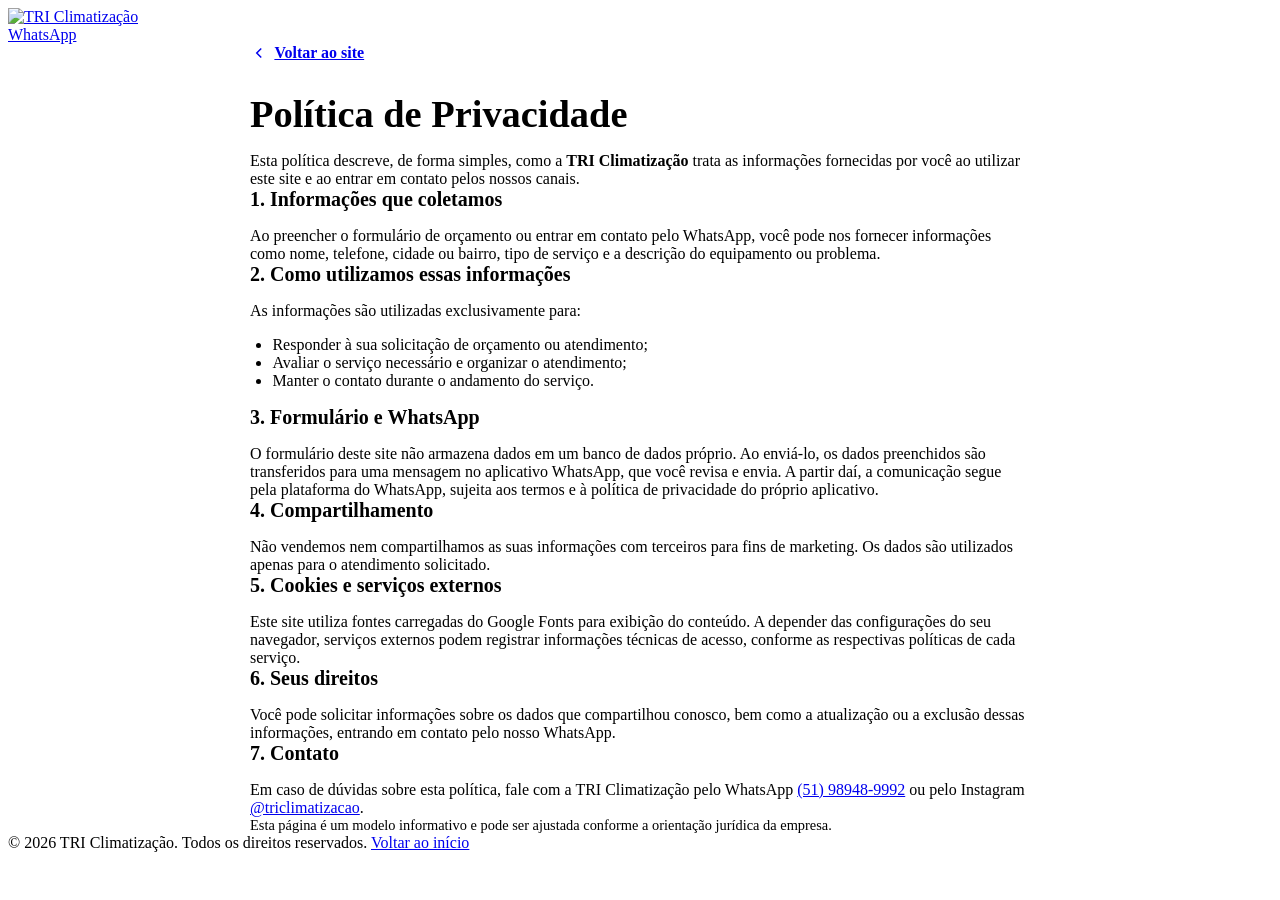
==== politica-de-privacidade.html @ 36aef840 "Add files via upload" ====
<!doctype html>
<html lang="pt-BR">
<head>
<meta charset="utf-8">
<meta name="viewport" content="width=device-width, initial-scale=1">
<title>Política de Privacidade | TRI Climatização</title>
<meta name="description" content="Política de privacidade da TRI Climatização — como tratamos as informações enviadas por meio do site e do WhatsApp.">
<meta name="robots" content="index, follow">
<link rel="canonical" href="https://www.triclimatizacao.com.br/politica-de-privacidade.html">
<link rel="icon" href="assets/favicon.svg" type="image/svg+xml">
<link rel="preconnect" href="https://fonts.googleapis.com">
<link rel="preconnect" href="https://fonts.gstatic.com" crossorigin>
<link rel="stylesheet" href="https://fonts.googleapis.com/css2?family=Archivo:wght@600;700;800&family=Barlow:wght@400;500;600&display=swap">
<link rel="stylesheet" href="css/styles.css">
<style>
  .legal{max-width:780px;margin-inline:auto}
  .legal h1{font-size:clamp(1.8rem,5vw,2.4rem);margin-bottom:var(--sp-4)}
  .legal h2{font-size:1.25rem;margin:var(--sp-8) 0 var(--sp-3)}
  .legal p,.legal li{color:var(--body);margin-bottom:var(--sp-3)}
  .legal ul{list-style:disc;padding-left:1.4rem}
  .legal a.back{display:inline-flex;align-items:center;gap:.4rem;margin-bottom:var(--sp-8);font-weight:600}
</style>
</head>
<body>
<header class="header">
  <div class="wrap header__inner">
    <a class="brand" href="index.html" aria-label="TRI Climatização — início"><img src="assets/logo.svg" alt="TRI Climatização" width="230" height="74"></a>
    <div class="header__actions">
      <a class="btn btn--wa" href="https://wa.me/5551989489992" target="_blank" rel="noopener">WhatsApp</a>
    </div>
  </div>
</header>

<main class="section">
  <div class="wrap legal">
    <a class="back" href="index.html"><svg class="ico" style="width:18px;height:18px" viewBox="0 0 24 24" fill="none" stroke="currentColor" stroke-width="2" aria-hidden="true"><path d="m15 18-6-6 6-6"/></svg> Voltar ao site</a>
    <div class="brand-rule brand-rule--tri"></div>
    <h1>Política de Privacidade</h1>
    <p>Esta política descreve, de forma simples, como a <strong>TRI Climatização</strong> trata as informações fornecidas por você ao utilizar este site e ao entrar em contato pelos nossos canais.</p>

    <h2>1. Informações que coletamos</h2>
    <p>Ao preencher o formulário de orçamento ou entrar em contato pelo WhatsApp, você pode nos fornecer informações como nome, telefone, cidade ou bairro, tipo de serviço e a descrição do equipamento ou problema.</p>

    <h2>2. Como utilizamos essas informações</h2>
    <p>As informações são utilizadas exclusivamente para:</p>
    <ul>
      <li>Responder à sua solicitação de orçamento ou atendimento;</li>
      <li>Avaliar o serviço necessário e organizar o atendimento;</li>
      <li>Manter o contato durante o andamento do serviço.</li>
    </ul>

    <h2>3. Formulário e WhatsApp</h2>
    <p>O formulário deste site não armazena dados em um banco de dados próprio. Ao enviá-lo, os dados preenchidos são transferidos para uma mensagem no aplicativo WhatsApp, que você revisa e envia. A partir daí, a comunicação segue pela plataforma do WhatsApp, sujeita aos termos e à política de privacidade do próprio aplicativo.</p>

    <h2>4. Compartilhamento</h2>
    <p>Não vendemos nem compartilhamos as suas informações com terceiros para fins de marketing. Os dados são utilizados apenas para o atendimento solicitado.</p>

    <h2>5. Cookies e serviços externos</h2>
    <p>Este site utiliza fontes carregadas do Google Fonts para exibição do conteúdo. A depender das configurações do seu navegador, serviços externos podem registrar informações técnicas de acesso, conforme as respectivas políticas de cada serviço.</p>

    <h2>6. Seus direitos</h2>
    <p>Você pode solicitar informações sobre os dados que compartilhou conosco, bem como a atualização ou a exclusão dessas informações, entrando em contato pelo nosso WhatsApp.</p>

    <h2>7. Contato</h2>
    <p>Em caso de dúvidas sobre esta política, fale com a TRI Climatização pelo WhatsApp <a href="https://wa.me/5551989489992" target="_blank" rel="noopener">(51) 98948-9992</a> ou pelo Instagram <a href="https://www.instagram.com/triclimatizacao" target="_blank" rel="noopener">@triclimatizacao</a>.</p>

    <p style="margin-top:var(--sp-8);color:var(--muted);font-size:.9rem">Esta página é um modelo informativo e pode ser ajustada conforme a orientação jurídica da empresa.</p>
  </div>
</main>

<footer class="footer">
  <div class="wrap">
    <div class="footer__bottom" style="border-top:0;margin-top:0">
      <span>© <span id="ano">2026</span> TRI Climatização. Todos os direitos reservados.</span>
      <a href="index.html">Voltar ao início</a>
    </div>
  </div>
</footer>
<script>document.getElementById("ano").textContent=new Date().getFullYear();</script>
</body>
</html>
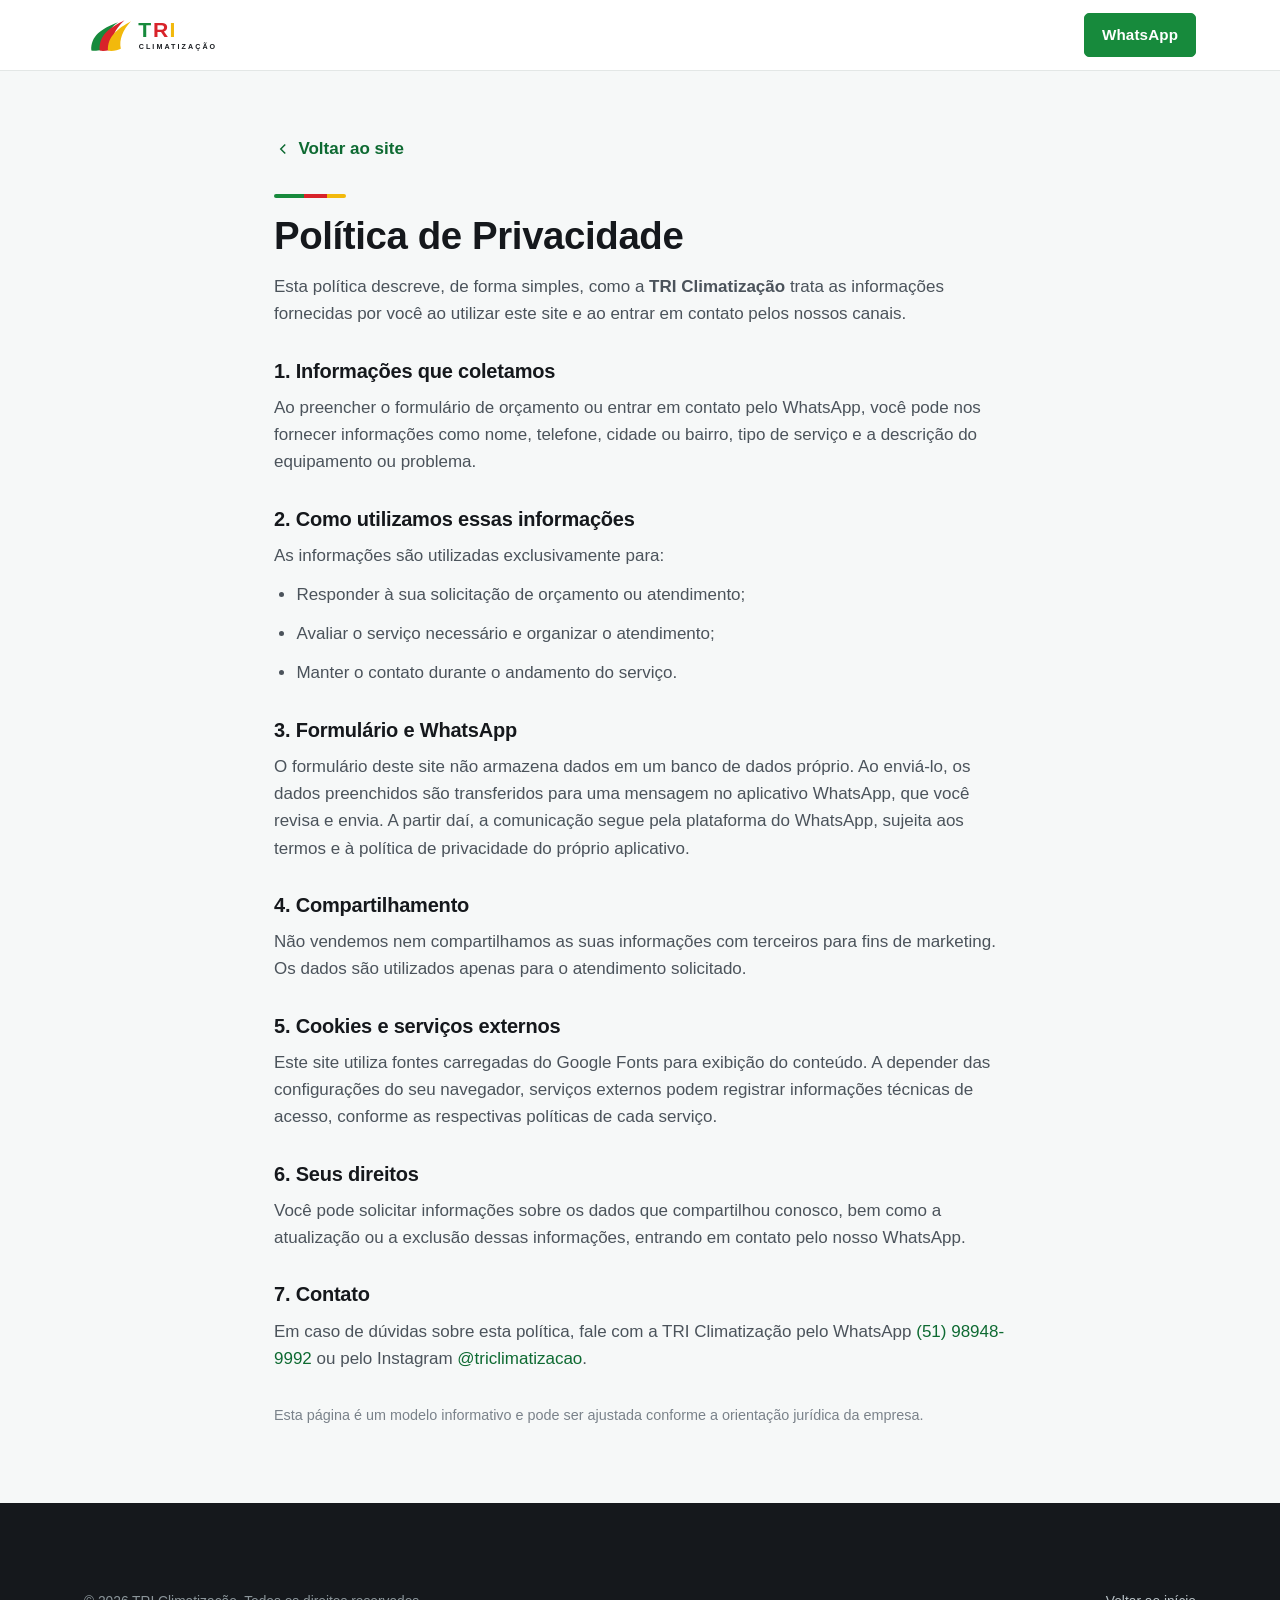
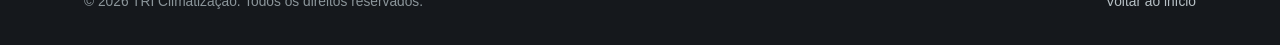
==== commit 795b058d: "Force CSS cache refresh for mobile menu fix Co-Authored-By: Claude Opus 5.5 <noreply@anthropic.com>" ====
--- a/politica-de-privacidade.html
+++ b/politica-de-privacidade.html
@@ -11,7 +11,7 @@
 <link rel="preconnect" href="https://fonts.googleapis.com">
 <link rel="preconnect" href="https://fonts.gstatic.com" crossorigin>
 <link rel="stylesheet" href="https://fonts.googleapis.com/css2?family=Archivo:wght@600;700;800&family=Barlow:wght@400;500;600&display=swap">
-<link rel="stylesheet" href="css/styles.css">
+<link rel="stylesheet" href="css/styles.css?v=2">
 <style>
   .legal{max-width:780px;margin-inline:auto}
   .legal h1{font-size:clamp(1.8rem,5vw,2.4rem);margin-bottom:var(--sp-4)}
--- a/css/styles.css
+++ b/css/styles.css
@@ -0,0 +1,511 @@
+/* ============================================================
+   TRI Climatização — Design System
+   Institucional • técnico • local
+   ============================================================ */
+
+/* ---------- Tokens ---------- */
+:root{
+  /* Brand */
+  --green-900:#0B4F27;
+  --green-800:#0E6A32;
+  --green-700:#178A3C;   /* institucional principal */
+  --green-600:#2AA24E;
+  --green-050:#E9F4EC;
+  --red-600:#D8232A;     /* alertas / corretiva */
+  --red-700:#B41C22;
+  --yellow-500:#F2B90C;  /* atenção / detalhes */
+  --yellow-050:#FDF4D6;
+
+  /* Neutros */
+  --ink:#15181C;         /* títulos */
+  --ink-soft:#3A424A;    /* texto forte */
+  --body:#4B535B;        /* corpo */
+  --muted:#7A828A;
+  --line:#E3E7E6;
+  --line-strong:#CDD4D2;
+  --surface:#FFFFFF;
+  --surface-2:#F4F6F5;   /* fundo secundário */
+  --surface-3:#EEF2F0;
+
+  /* Tipografia */
+  --font-head:"Archivo","Arial Narrow",Arial,sans-serif;
+  --font-body:"Barlow",-apple-system,Segoe UI,Roboto,Arial,sans-serif;
+
+  /* Espaçamento */
+  --sp-1:.25rem; --sp-2:.5rem; --sp-3:.75rem; --sp-4:1rem;
+  --sp-6:1.5rem; --sp-8:2rem; --sp-12:3rem; --sp-16:4rem; --sp-20:5rem;
+
+  --wrap:1160px;
+  --radius:8px;
+  --radius-sm:5px;
+  --shadow-sm:0 1px 2px rgba(20,30,25,.06),0 1px 3px rgba(20,30,25,.05);
+  --shadow-md:0 6px 18px rgba(20,40,28,.08),0 2px 6px rgba(20,40,28,.06);
+  --topbar-h:38px;
+  --header-h:70px;
+}
+
+/* ---------- Reset ---------- */
+*,*::before,*::after{box-sizing:border-box}
+html{-webkit-text-size-adjust:100%;scroll-behavior:smooth;scroll-padding-top:calc(var(--header-h) + 12px)}
+@media (prefers-reduced-motion:reduce){html{scroll-behavior:auto}}
+body{
+  margin:0;font-family:var(--font-body);color:var(--body);
+  background:#F6F8F8;font-size:1.0625rem;line-height:1.6;
+  -webkit-font-smoothing:antialiased;text-rendering:optimizeLegibility;
+  overflow-x:hidden;
+}
+
+/* Efeito de gelo — intensifica conforme rola (--ice: 0..1, definido no JS) */
+.ice-layer{
+  position:fixed;inset:0;z-index:-1;pointer-events:none;
+  opacity:var(--ice,0);will-change:opacity;
+  background:
+    url("../assets/img/frost.svg") repeat,
+    linear-gradient(180deg,#EEF6F9 0%,#DCEEF6 52%,#C7E4F1 100%);
+  background-size:220px 220px, cover;
+}
+@media (prefers-reduced-motion:reduce){
+  .ice-layer{opacity:.32;transition:none}
+}
+img,svg{max-width:100%;display:block}
+img{height:auto}
+a{color:var(--green-800);text-decoration:none}
+a:hover{text-decoration:underline}
+h1,h2,h3,h4{font-family:var(--font-head);color:var(--ink);line-height:1.12;margin:0;font-weight:800;letter-spacing:-.01em}
+p{margin:0}
+ul{margin:0;padding:0;list-style:none}
+button{font-family:inherit}
+
+/* ---------- Layout helpers ---------- */
+.wrap{width:100%;max-width:var(--wrap);margin-inline:auto;padding-inline:var(--sp-6)}
+.section{padding-block:var(--sp-16)}
+.section--tight{padding-block:var(--sp-12)}
+.section--alt{background:rgba(255,255,255,.55)}
+.section--ink{background:var(--ink);color:#D8DEE2}
+.section--green{background:linear-gradient(180deg,var(--green-800),var(--green-900));color:#EAF3EC}
+.section--deco{position:relative;overflow:hidden}
+.section--deco::before{content:"";position:absolute;right:-140px;top:-120px;width:420px;height:420px;border-radius:50%;
+  background:radial-gradient(circle,rgba(23,138,60,.07),transparent 68%);pointer-events:none;z-index:0}
+.section--deco::after{content:"";position:absolute;left:-160px;bottom:-160px;width:360px;height:360px;border-radius:50%;
+  background:radial-gradient(circle,rgba(242,185,12,.06),transparent 66%);pointer-events:none;z-index:0}
+.section--deco .wrap{position:relative;z-index:1}
+.eyebrow{
+  font-family:var(--font-head);font-weight:700;font-size:.78rem;letter-spacing:.14em;
+  text-transform:uppercase;color:var(--green-700);margin:0 0 var(--sp-3)
+}
+.section--ink .eyebrow,.section--green .eyebrow{color:var(--yellow-500)}
+.h2{font-size:clamp(1.7rem,4.6vw,2.5rem)}
+.h3{font-size:clamp(1.15rem,2.4vw,1.35rem);font-weight:700}
+.lead{font-size:clamp(1.02rem,2.2vw,1.18rem);color:var(--ink-soft);max-width:60ch}
+.section--ink .lead,.section--green .lead{color:#C9D3CC}
+.head-block{max-width:720px;margin-bottom:var(--sp-8)}
+.center{text-align:center;margin-inline:auto}
+
+/* Curva de marca (grafismo discreto) */
+.brand-rule{height:4px;width:56px;border-radius:4px;background:var(--green-700);margin-bottom:var(--sp-4)}
+.brand-rule--tri{
+  width:72px;background:linear-gradient(90deg,var(--green-700) 0 42%,var(--red-600) 42% 74%,var(--yellow-500) 74% 100%)
+}
+
+/* ---------- Buttons ---------- */
+.btn{
+  --bg:var(--green-700);--fg:#fff;--bd:var(--green-700);
+  display:inline-flex;align-items:center;justify-content:center;gap:.5rem;
+  font-family:var(--font-head);font-weight:700;font-size:1rem;letter-spacing:.01em;
+  padding:.82rem 1.35rem;border-radius:var(--radius-sm);border:1.5px solid var(--bd);
+  background:var(--bg);color:var(--fg);cursor:pointer;text-decoration:none;
+  min-height:48px;transition:background .18s ease,transform .12s ease,box-shadow .18s ease;
+  line-height:1.1;text-align:center;
+}
+.btn:hover{background:var(--green-800);border-color:var(--green-800);text-decoration:none;box-shadow:var(--shadow-md)}
+.btn:active{transform:translateY(1px)}
+.btn--ghost{--bg:transparent;--fg:var(--ink);--bd:var(--line-strong)}
+.btn--ghost:hover{--bg:var(--surface-2);background:var(--surface-2);border-color:var(--line-strong)}
+.btn--on-dark{--bg:#fff;--fg:var(--green-900);--bd:#fff}
+.btn--on-dark:hover{background:#EDF3EE;border-color:#EDF3EE}
+.btn--ghost-light{--bg:transparent;--fg:#fff;--bd:rgba(255,255,255,.5)}
+.btn--ghost-light:hover{background:rgba(255,255,255,.12);border-color:#fff}
+.btn--wa{--bg:var(--green-700);--fg:#fff;--bd:var(--green-700)}
+.btn--block{width:100%}
+.btn .ico{width:20px;height:20px;flex:none}
+
+:where(a,button,input,textarea,select):focus-visible{
+  outline:3px solid var(--yellow-500);outline-offset:2px;border-radius:4px
+}
+
+/* ============================================================
+   Top bar
+   ============================================================ */
+.topbar{background:var(--ink);color:#C9D1D3;font-size:.85rem;border-top:3px solid transparent;border-image:linear-gradient(90deg,var(--green-700) 0 40%,var(--red-600) 40% 72%,var(--yellow-500) 72% 100%) 1}
+.topbar .wrap{display:flex;align-items:center;justify-content:space-between;gap:var(--sp-4);min-height:var(--topbar-h)}
+.topbar__area{display:flex;align-items:center;gap:.45rem}
+.topbar__right{display:flex;align-items:center;gap:var(--sp-6)}
+.topbar a{color:#fff}
+.topbar__phone{display:inline-flex;align-items:center;gap:.4rem;font-weight:600}
+.topbar__cta{color:var(--yellow-500);font-weight:700;font-family:var(--font-head);letter-spacing:.02em}
+.topbar .ico{width:15px;height:15px;opacity:.85}
+@media (max-width:720px){
+  .topbar__area{display:none}
+  .topbar .wrap{justify-content:center}
+  .topbar__right{gap:var(--sp-4)}
+}
+
+/* ============================================================
+   Header
+   ============================================================ */
+.header{position:sticky;top:0;z-index:50;background:rgba(255,255,255,.96);backdrop-filter:saturate(1.1) blur(6px);border-bottom:1px solid var(--line)}
+.header__inner{display:flex;align-items:center;justify-content:space-between;gap:var(--sp-6);min-height:var(--header-h)}
+.brand{display:inline-flex;align-items:center}
+.brand img{height:44px;width:auto}
+.nav{display:none}
+.nav ul{display:flex;align-items:center;gap:var(--sp-1)}
+.nav a{
+  display:inline-block;padding:.5rem .7rem;color:var(--ink-soft);font-weight:600;
+  font-size:.97rem;border-radius:var(--radius-sm)
+}
+.nav a:hover{color:var(--green-800);background:var(--surface-2);text-decoration:none}
+.header__actions{display:flex;align-items:center;gap:var(--sp-3)}
+.header__actions .btn{padding:.62rem 1.05rem;min-height:44px;font-size:.95rem}
+.menu-toggle{
+  display:inline-flex;align-items:center;justify-content:center;width:46px;height:46px;
+  border:1.5px solid var(--line-strong);background:#fff;border-radius:var(--radius-sm);cursor:pointer
+}
+.menu-toggle .ico{width:24px;height:24px;color:var(--ink)}
+.menu-toggle .ico--close{display:none}
+.menu-toggle[aria-expanded="true"] .ico--open{display:none}
+.menu-toggle[aria-expanded="true"] .ico--close{display:block}
+
+/* Mobile drawer */
+.mobile-nav{
+  position:fixed;inset:0 0 0 auto;width:min(84vw,340px);background:#fff;z-index:60;
+  transform:translateX(100%);transition:transform .25s ease;box-shadow:-8px 0 30px rgba(0,0,0,.12);
+  display:flex;flex-direction:column;padding:var(--sp-6);overflow-y:auto
+}
+.mobile-nav[data-open="true"]{transform:translateX(0)}
+.mobile-nav__head{display:flex;align-items:center;justify-content:space-between;margin-bottom:var(--sp-4)}
+.mobile-nav nav{display:flex;flex-direction:column}
+.mobile-nav nav a{
+  display:flex;align-items:center;justify-content:space-between;min-height:52px;
+  padding:.85rem .5rem;font-family:var(--font-head);font-weight:600;font-size:1.1rem;
+  color:var(--ink);border-bottom:1px solid var(--line);border-radius:var(--radius-sm)
+}
+.mobile-nav nav a::after{content:"›";font-size:1.4rem;line-height:1;color:var(--ink-soft)}
+.mobile-nav nav a:hover,.mobile-nav nav a:active{color:var(--green-700);background:var(--surface-2);text-decoration:none}
+.mobile-nav .btn{margin-top:var(--sp-6)}
+.scrim{position:fixed;inset:0;background:rgba(15,20,18,.5);z-index:55;opacity:0;visibility:hidden;transition:opacity .25s ease}
+.scrim[data-open="true"]{opacity:1;visibility:visible}
+@media (prefers-reduced-motion:reduce){.mobile-nav,.scrim{transition:none}}
+
+@media (min-width:1000px){
+  .nav{display:block}
+  .menu-toggle{display:none}
+}
+
+/* ============================================================
+   Hero (imagem cheia + overlay de marca)
+   ============================================================ */
+.hero{position:relative;overflow:hidden;background:var(--green-900);display:flex;align-items:center;min-height:clamp(540px,82vh,760px)}
+.hero__bg{position:absolute;inset:0;z-index:0}
+.hero__bg img{width:100%;height:100%;object-fit:cover;object-position:72% center}
+.hero__overlay{position:absolute;inset:0;z-index:1;background:
+  linear-gradient(102deg, rgba(9,63,31,.97) 0%, rgba(11,74,37,.92) 34%, rgba(12,78,40,.55) 62%, rgba(12,78,40,.18) 100%),
+  linear-gradient(180deg, rgba(6,40,20,.25), rgba(6,40,20,.55))}
+.hero__content{position:relative;z-index:2;color:#fff;max-width:660px;padding-block:var(--sp-16)}
+.hero__title{font-size:clamp(2.1rem,6.4vw,3.5rem);color:#fff;letter-spacing:-.02em;text-shadow:0 2px 14px rgba(0,0,0,.28)}
+.hero__title em{font-style:normal;color:#7FE0A4}
+.hero__text{margin-top:var(--sp-4);font-size:clamp(1.05rem,2.4vw,1.28rem);color:#E4EFE7;max-width:52ch;text-shadow:0 1px 8px rgba(0,0,0,.25)}
+.hero__cta{display:flex;flex-wrap:wrap;gap:var(--sp-3);margin-top:var(--sp-6)}
+.hero__highlights{display:grid;grid-template-columns:1fr;gap:var(--sp-2) var(--sp-6);margin-top:var(--sp-8);max-width:560px}
+.hero__highlights li{display:flex;gap:.55rem;align-items:flex-start;font-size:1rem;color:#EAF3EC;font-weight:500}
+.hero__highlights .ico{width:20px;height:20px;color:#7FE0A4;flex:none;margin-top:2px}
+@media (min-width:560px){.hero__highlights{grid-template-columns:1fr 1fr}}
+@media (min-width:900px){.hero__content{padding-block:var(--sp-20)}}
+
+/* ---------- Faixa de confiança ---------- */
+.trust{background:var(--ink);color:#EAEFF1}
+.trust__list{display:flex;flex-wrap:wrap;gap:var(--sp-3) var(--sp-8);align-items:center;justify-content:space-between;padding-block:var(--sp-6)}
+.trust__list li{display:flex;align-items:center;gap:.6rem;font-family:var(--font-head);font-weight:600;font-size:1.02rem;letter-spacing:.01em}
+.trust__list .dot{width:8px;height:8px;border-radius:50%;background:var(--yellow-500);flex:none}
+@media (max-width:640px){
+  .trust__list{gap:var(--sp-3) var(--sp-6)}
+  .trust__list li{font-size:.92rem}
+}
+
+/* ============================================================
+   Sobre
+   ============================================================ */
+.about__grid{display:grid;gap:var(--sp-8);grid-template-columns:1fr}
+.about__media .frame{border-radius:var(--radius);overflow:hidden;aspect-ratio:4/3;border:1px solid var(--line);box-shadow:var(--shadow-sm);background:var(--surface-2)}
+.about__media img{width:100%;height:100%;object-fit:cover}
+.about__cols{display:grid;grid-template-columns:1fr;gap:var(--sp-4);margin:var(--sp-6) 0}
+.about__cols .item{padding-left:var(--sp-4);border-left:3px solid var(--green-050)}
+.about__cols .item strong{display:block;font-family:var(--font-head);color:var(--ink);margin-bottom:2px}
+@media (min-width:860px){
+  .about__grid{grid-template-columns:.9fr 1.1fr;align-items:center;gap:var(--sp-16)}
+  .about__cols{grid-template-columns:1fr 1fr}
+}
+
+/* ============================================================
+   Serviços
+   ============================================================ */
+.services{display:grid;gap:var(--sp-6);grid-template-columns:1fr}
+.svc{
+  background:#fff;border:1px solid var(--line);border-radius:var(--radius);padding:var(--sp-6);
+  position:relative;overflow:hidden;box-shadow:var(--shadow-sm);
+  transition:box-shadow .2s ease,transform .2s ease,border-color .2s ease
+}
+.svc::before{content:"";position:absolute;left:0;top:0;height:3px;width:100%;background:var(--green-700);transform:scaleX(0);transform-origin:left;transition:transform .25s ease}
+.svc--alert::before{background:var(--red-600)}
+.svc:hover{box-shadow:var(--shadow-md);transform:translateY(-3px);border-color:var(--line-strong)}
+.svc:hover::before{transform:scaleX(1)}
+@media (prefers-reduced-motion:reduce){.svc,.svc::before{transition:none}.svc:hover{transform:none}}
+.svc__ico{width:52px;height:52px;border-radius:50%;display:grid;place-items:center;background:var(--green-050);color:var(--green-700);margin-bottom:var(--sp-4);box-shadow:inset 0 0 0 1px rgba(23,138,60,.14)}
+.svc__ico .ico{width:24px;height:24px}
+.svc--alert .svc__ico{background:#FBE7E7;color:var(--red-600);box-shadow:inset 0 0 0 1px rgba(216,35,42,.14)}
+.svc h3{font-size:1.22rem;margin-bottom:var(--sp-2)}
+.svc p{font-size:.98rem;margin-bottom:var(--sp-4)}
+.svc__list li{position:relative;padding-left:1.35rem;font-size:.94rem;margin-bottom:.35rem;color:var(--ink-soft)}
+.svc__list li::before{content:"";position:absolute;left:0;top:.55em;width:7px;height:7px;border-radius:2px;background:var(--green-600)}
+.svc--alert .svc__list li::before{background:var(--red-600)}
+.svc--wide{grid-column:1/-1}
+.svc--wide .svc__inner{display:grid;gap:var(--sp-6);grid-template-columns:1fr}
+.svc__note{margin-top:var(--sp-4);font-size:.86rem;color:var(--muted);background:var(--surface-2);border-radius:var(--radius-sm);padding:.7rem .85rem;border-left:3px solid var(--yellow-500)}
+@media (min-width:680px){.services{grid-template-columns:1fr 1fr}}
+@media (min-width:1000px){.services{grid-template-columns:1fr 1fr}.svc--wide .svc__inner{grid-template-columns:1.1fr 1fr}}
+
+/* Serviços compactos (versão enxuta) */
+.services--compact{gap:var(--sp-4)}
+.svc--compact{padding:var(--sp-6) var(--sp-6) calc(var(--sp-6) - .25rem)}
+.svc--compact h3{font-size:1.12rem;margin-bottom:var(--sp-1)}
+.svc--compact p{font-size:.95rem;margin-bottom:0}
+.svc__ico{margin-bottom:var(--sp-3)}
+.svc-legal{margin-top:var(--sp-6);font-size:.84rem;color:var(--muted);border-left:3px solid var(--yellow-500);padding-left:.8rem;max-width:70ch}
+@media (min-width:680px){.services--compact{grid-template-columns:1fr 1fr}}
+@media (min-width:960px){.services--compact{grid-template-columns:1fr 1fr 1fr}}
+
+/* PMOC destaque within services */
+.svc--pmoc{background:var(--green-900);color:#DCE9DF;border-color:var(--green-900)}
+.svc--pmoc h3{color:#fff}
+.svc--pmoc p{color:#C6D6C9}
+.svc--pmoc .svc__ico{background:rgba(255,255,255,.12);color:var(--yellow-500)}
+.svc--pmoc .svc__list li{color:#D2E0D5}
+.svc--pmoc .svc__list li::before{background:var(--yellow-500)}
+.svc--pmoc .svc__note{background:rgba(255,255,255,.08);color:#B9CBBD;border-left-color:var(--yellow-500)}
+.svc--pmoc .pmoc-eyebrow{color:var(--yellow-500);font-family:var(--font-head);font-weight:700;font-size:.78rem;letter-spacing:.12em;text-transform:uppercase;margin-bottom:var(--sp-2)}
+
+/* ============================================================
+   Residencial / Empresarial (split)
+   ============================================================ */
+.segments{display:grid;gap:var(--sp-4);grid-template-columns:1fr}
+.segment{border:1px solid var(--line);border-radius:var(--radius);overflow:hidden;background:#fff;box-shadow:var(--shadow-sm);transition:box-shadow .2s ease,transform .2s ease}
+.segment:hover{box-shadow:var(--shadow-md);transform:translateY(-2px)}
+@media (prefers-reduced-motion:reduce){.segment:hover{transform:none}}
+.segment__media{aspect-ratio:16/9;background:var(--surface-2);overflow:hidden}
+.segment__media img{width:100%;height:100%;object-fit:cover}
+.segment__body{padding:var(--sp-6)}
+.segment__tag{display:inline-flex;align-items:center;gap:.4rem;font-family:var(--font-head);font-weight:700;font-size:.8rem;letter-spacing:.06em;text-transform:uppercase;color:var(--green-700);margin-bottom:var(--sp-3)}
+.segment--biz .segment__tag{color:var(--red-600)}
+.segment h3{font-size:1.35rem;margin-bottom:var(--sp-3)}
+.segment__list{columns:2;column-gap:var(--sp-6)}
+.segment__list li{break-inside:avoid;padding-left:1.3rem;position:relative;font-size:.95rem;margin-bottom:.4rem;color:var(--ink-soft)}
+.segment__list li::before{content:"";position:absolute;left:0;top:.55em;width:6px;height:6px;border-radius:50%;background:var(--green-600)}
+.segment--biz .segment__list li::before{background:var(--red-600)}
+@media (min-width:860px){.segments{grid-template-columns:1fr 1fr}}
+
+/* ============================================================
+   Tecnologia (editorial)
+   ============================================================ */
+.tech__grid{display:grid;gap:var(--sp-8);grid-template-columns:1fr}
+.tech__media .frame{border-radius:var(--radius);overflow:hidden;aspect-ratio:4/3;border:1px solid var(--line);box-shadow:var(--shadow-sm);background:var(--surface-2)}
+.tech__media img{width:100%;height:100%;object-fit:cover}
+.tech__items{display:grid;gap:var(--sp-4);grid-template-columns:1fr}
+.tech__item{display:flex;gap:var(--sp-4);padding-bottom:var(--sp-4);border-bottom:1px solid var(--line)}
+.tech__item:last-child{border-bottom:0;padding-bottom:0}
+.tech__item .ico-wrap{width:42px;height:42px;flex:none;border-radius:var(--radius-sm);background:var(--surface-2);display:grid;place-items:center;color:var(--green-700)}
+.tech__item .ico-wrap .ico{width:22px;height:22px}
+.tech__item h3{font-size:1.05rem;margin-bottom:2px}
+.tech__item p{font-size:.94rem}
+@media (min-width:900px){.tech__grid{grid-template-columns:1fr 1fr;align-items:center;gap:var(--sp-16)}.tech__items{gap:var(--sp-6)}}
+
+/* ============================================================
+   Benefícios
+   ============================================================ */
+.benefits{display:grid;gap:var(--sp-4) var(--sp-8);grid-template-columns:1fr}
+.benefit{display:flex;gap:.7rem;align-items:flex-start;padding:var(--sp-3) 0;border-bottom:1px solid var(--line)}
+.benefit .ico{width:22px;height:22px;color:var(--green-700);flex:none;margin-top:2px}
+.benefit strong{font-family:var(--font-head);color:var(--ink);font-weight:600;font-size:1.02rem}
+@media (min-width:680px){.benefits{grid-template-columns:1fr 1fr}}
+@media (min-width:1000px){.benefits{grid-template-columns:1fr 1fr}}
+
+/* ============================================================
+   Problemas resolvidos
+   ============================================================ */
+.problems__grid{display:grid;gap:var(--sp-3);grid-template-columns:1fr}
+.problem{display:flex;align-items:center;gap:.7rem;background:#fff;border:1px solid var(--line);border-left:3px solid var(--red-600);border-radius:var(--radius-sm);padding:.85rem 1rem;font-weight:500;color:var(--ink-soft);font-size:.98rem}
+.problem .ico{width:20px;height:20px;color:var(--red-600);flex:none}
+@media (min-width:680px){.problems__grid{grid-template-columns:1fr 1fr}}
+@media (min-width:1000px){.problems__grid{grid-template-columns:1fr 1fr 1fr}}
+
+/* ============================================================
+   Processo
+   ============================================================ */
+.steps{display:grid;gap:var(--sp-6);grid-template-columns:1fr;counter-reset:step}
+.step{position:relative;padding-left:var(--sp-16)}
+.step::before{
+  counter-increment:step;content:counter(step,decimal-leading-zero);
+  position:absolute;left:0;top:-4px;font-family:var(--font-head);font-weight:800;font-size:1.5rem;
+  color:var(--green-700);background:var(--green-050);width:52px;height:52px;border-radius:var(--radius-sm);
+  display:grid;place-items:center
+}
+.step h3{font-size:1.1rem;margin-bottom:4px}
+.step p{font-size:.96rem}
+@media (min-width:760px){.steps{grid-template-columns:1fr 1fr}}
+@media (min-width:1080px){.steps{grid-template-columns:repeat(5,1fr);gap:var(--sp-4)}.step{padding-left:0;padding-top:64px}.step::before{top:0}}
+
+/* ============================================================
+   CTA / PMOC empresas / faixas verdes
+   ============================================================ */
+.cta-band{position:relative;overflow:hidden}
+.cta-band::after{content:"";position:absolute;right:-90px;top:-90px;width:340px;height:340px;border-radius:50%;background:radial-gradient(circle,rgba(127,224,164,.20),transparent 68%);pointer-events:none;z-index:0}
+.cta-band .wrap{position:relative;z-index:1}
+.cta-band__inner{display:grid;gap:var(--sp-6);align-items:center;grid-template-columns:1fr}
+.cta-band h2{color:#fff;font-size:clamp(1.5rem,4vw,2.2rem)}
+.cta-band p{color:#CFE0D3;margin-top:var(--sp-3);max-width:56ch}
+.cta-band__actions{display:flex;flex-wrap:wrap;gap:var(--sp-3);margin-top:var(--sp-2)}
+.cta-band__pubs{display:flex;flex-wrap:wrap;gap:.5rem;margin-top:var(--sp-4)}
+.cta-band__pubs span{font-size:.85rem;background:rgba(255,255,255,.1);border:1px solid rgba(255,255,255,.18);border-radius:100px;padding:.3rem .8rem;color:#E6F0E8}
+@media (min-width:900px){.cta-band__inner{grid-template-columns:1.3fr .7fr}.cta-band__actions{justify-content:flex-end;flex-direction:column;align-items:stretch}}
+
+/* ============================================================
+   Galeria
+   ============================================================ */
+.gallery{display:grid;gap:var(--sp-3);grid-template-columns:1fr 1fr}
+.gallery figure{margin:0;border-radius:var(--radius-sm);overflow:hidden;background:var(--surface-2);aspect-ratio:1/1;border:1px solid var(--line)}
+.gallery img{width:100%;height:100%;object-fit:cover;transition:transform .4s ease}
+.gallery figure:hover img{transform:scale(1.04)}
+@media (prefers-reduced-motion:reduce){.gallery figure:hover img{transform:none}}
+.gallery figure:nth-child(1),.gallery figure:nth-child(6){aspect-ratio:1/1}
+@media (min-width:760px){.gallery{grid-template-columns:repeat(3,1fr)}.gallery figure.tall{grid-row:span 2;aspect-ratio:auto}}
+
+/* ============================================================
+   Diferenciais
+   ============================================================ */
+.diffs{display:grid;gap:var(--sp-4);grid-template-columns:1fr}
+.diff{display:flex;gap:.75rem;align-items:flex-start}
+.diff .ico{width:24px;height:24px;color:var(--green-700);flex:none;margin-top:2px}
+.diff strong{font-family:var(--font-head);color:var(--ink);font-weight:600;display:block}
+.diff span{font-size:.94rem}
+@media (min-width:680px){.diffs{grid-template-columns:1fr 1fr}}
+@media (min-width:1000px){.diffs{grid-template-columns:1fr 1fr}}
+
+/* ============================================================
+   Área de atendimento
+   ============================================================ */
+.area__grid{display:grid;gap:var(--sp-8);grid-template-columns:1fr;align-items:center}
+.area__list{display:flex;flex-wrap:wrap;gap:var(--sp-2);margin:var(--sp-4) 0}
+.area__list span{font-family:var(--font-head);font-weight:600;background:#fff;border:1px solid var(--line-strong);border-radius:100px;padding:.4rem 1rem;color:var(--ink-soft)}
+.area__map{border-radius:var(--radius);overflow:hidden;border:1px solid var(--line);aspect-ratio:16/10;background:var(--surface-2);box-shadow:var(--shadow-sm)}
+.area__map img{width:100%;height:100%;object-fit:cover}
+@media (min-width:860px){.area__grid{grid-template-columns:1fr 1fr;gap:var(--sp-16)}}
+
+/* ============================================================
+   FAQ
+   ============================================================ */
+.faq{max-width:820px;margin-inline:auto}
+.faq details{border:1px solid var(--line);border-radius:var(--radius-sm);margin-bottom:var(--sp-3);background:#fff;overflow:hidden}
+.faq details[open]{border-color:var(--line-strong);box-shadow:var(--shadow-sm)}
+.faq summary{
+  list-style:none;cursor:pointer;padding:1.05rem 1.2rem;font-family:var(--font-head);font-weight:600;
+  color:var(--ink);font-size:1.05rem;display:flex;justify-content:space-between;align-items:center;gap:1rem
+}
+.faq summary::-webkit-details-marker{display:none}
+.faq summary .chev{width:22px;height:22px;color:var(--green-700);flex:none;transition:transform .2s ease}
+.faq details[open] summary .chev{transform:rotate(180deg)}
+.faq details p{padding:0 1.2rem 1.15rem;font-size:.98rem;max-width:70ch}
+@media (prefers-reduced-motion:reduce){.faq summary .chev{transition:none}}
+
+/* ============================================================
+   Contato + Formulário
+   ============================================================ */
+.contact__grid{display:grid;gap:var(--sp-8);grid-template-columns:1fr}
+.contact__info .info-item{display:flex;gap:.8rem;align-items:flex-start;padding:var(--sp-4) 0;border-bottom:1px solid var(--line)}
+.contact__info .info-item:last-of-type{border-bottom:0}
+.contact__info .ico-wrap{width:44px;height:44px;flex:none;border-radius:var(--radius-sm);background:var(--green-050);color:var(--green-700);display:grid;place-items:center}
+.contact__info .ico-wrap .ico{width:22px;height:22px}
+.contact__info dt{font-family:var(--font-head);font-weight:700;color:var(--ink);font-size:.82rem;letter-spacing:.06em;text-transform:uppercase}
+.contact__info dd{margin:2px 0 0;font-size:1.1rem;color:var(--ink-soft);font-weight:500}
+.contact__info dd a{font-weight:600}
+.contact__actions{display:flex;flex-wrap:wrap;gap:var(--sp-3);margin-top:var(--sp-6)}
+
+.form{background:#fff;border:1px solid var(--line);border-radius:var(--radius);padding:var(--sp-6);box-shadow:var(--shadow-sm)}
+.form h3{font-size:1.3rem;margin-bottom:var(--sp-2)}
+.form__intro{font-size:.95rem;margin-bottom:var(--sp-6)}
+.field{margin-bottom:var(--sp-4)}
+.field label{display:block;font-weight:600;color:var(--ink-soft);margin-bottom:.35rem;font-size:.92rem}
+.field .req{color:var(--red-600)}
+.field input,.field select,.field textarea{
+  width:100%;padding:.72rem .85rem;border:1.5px solid var(--line-strong);border-radius:var(--radius-sm);
+  font-family:inherit;font-size:1rem;color:var(--ink);background:#fff;min-height:48px
+}
+.field textarea{min-height:110px;resize:vertical}
+.field input:focus,.field select:focus,.field textarea:focus{border-color:var(--green-700);outline-offset:0}
+.field--row{display:grid;gap:var(--sp-4);grid-template-columns:1fr}
+.form__note{font-size:.82rem;color:var(--muted);margin-top:var(--sp-4);display:flex;gap:.4rem;align-items:flex-start}
+.form__note .ico{width:16px;height:16px;flex:none;margin-top:2px}
+.form__status{margin-top:var(--sp-3);font-size:.92rem;font-weight:600;padding:.7rem .85rem;border-radius:var(--radius-sm);display:none}
+.form__status[data-state="error"]{display:block;background:#FBE7E7;color:var(--red-700)}
+.form__status[data-state="ok"]{display:block;background:var(--green-050);color:var(--green-800)}
+@media (min-width:560px){.field--row{grid-template-columns:1fr 1fr}}
+@media (min-width:960px){.contact__grid{grid-template-columns:.85fr 1.15fr;gap:var(--sp-12)}}
+
+/* ============================================================
+   Footer
+   ============================================================ */
+.footer{background:var(--ink);color:#AEB7BC;padding-block:var(--sp-16) var(--sp-8);font-size:.95rem}
+.footer__grid{display:grid;gap:var(--sp-8);grid-template-columns:1fr}
+.footer__brand img{height:52px;filter:none;background:#fff;padding:.4rem .6rem;border-radius:var(--radius-sm)}
+.footer__brand p{margin-top:var(--sp-4);max-width:34ch;color:#9AA4A9}
+.footer h4{color:#fff;font-size:.82rem;letter-spacing:.08em;text-transform:uppercase;margin-bottom:var(--sp-4);font-family:var(--font-head)}
+.footer__col a,.footer__col li{color:#B7C0C5;padding:.28rem 0;display:block}
+.footer__col a:hover{color:#fff}
+.footer__social{display:flex;gap:var(--sp-3);margin-top:var(--sp-2)}
+.footer__social a{width:42px;height:42px;border:1px solid rgba(255,255,255,.18);border-radius:var(--radius-sm);display:grid;place-items:center;color:#fff}
+.footer__social a:hover{background:rgba(255,255,255,.1)}
+.footer__social .ico{width:22px;height:22px}
+.footer__bottom{border-top:1px solid rgba(255,255,255,.12);margin-top:var(--sp-12);padding-top:var(--sp-6);display:flex;flex-wrap:wrap;gap:var(--sp-3) var(--sp-6);justify-content:space-between;align-items:center;font-size:.86rem;color:#8B959A}
+.footer__bottom a{color:#B7C0C5}
+@media (min-width:760px){.footer__grid{grid-template-columns:1.4fr 1fr 1fr}}
+
+/* ============================================================
+   Mobile sticky bar
+   ============================================================ */
+.mobilebar{
+  position:fixed;left:0;right:0;bottom:0;z-index:45;background:#fff;border-top:1px solid var(--line);
+  display:grid;grid-template-columns:1fr 1fr 1fr;box-shadow:0 -4px 16px rgba(0,0,0,.08);
+  padding-bottom:env(safe-area-inset-bottom)
+}
+.mobilebar a{
+  display:flex;flex-direction:column;align-items:center;justify-content:center;gap:2px;
+  padding:.55rem 0 .5rem;font-size:.72rem;font-weight:600;color:var(--ink-soft);min-height:56px
+}
+.mobilebar a:hover{text-decoration:none}
+.mobilebar a .ico{width:22px;height:22px}
+.mobilebar a.is-primary{color:#fff;background:var(--green-700)}
+.mobilebar a.is-primary .ico{color:#fff}
+@media (min-width:1000px){.mobilebar{display:none}}
+body{padding-bottom:0}
+@media (max-width:999px){body{padding-bottom:64px}}
+
+/* ---------- Reveal (respeita reduced motion) ---------- */
+.reveal{opacity:0;transform:translateY(16px);transition:opacity .5s ease,transform .5s ease}
+.reveal.is-in{opacity:1;transform:none}
+@media (prefers-reduced-motion:reduce){.reveal{opacity:1;transform:none;transition:none}}
+
+/* ---------- Placeholder de foto (trocar por foto real) ---------- */
+.ph{
+  width:100%;height:100%;display:grid;place-items:center;color:var(--muted);
+  background:
+    linear-gradient(135deg,var(--surface-3),var(--surface-2));
+  font-family:var(--font-head);font-size:.8rem;letter-spacing:.1em;text-transform:uppercase;text-align:center;padding:1rem
+}
+.ph span{opacity:.7}
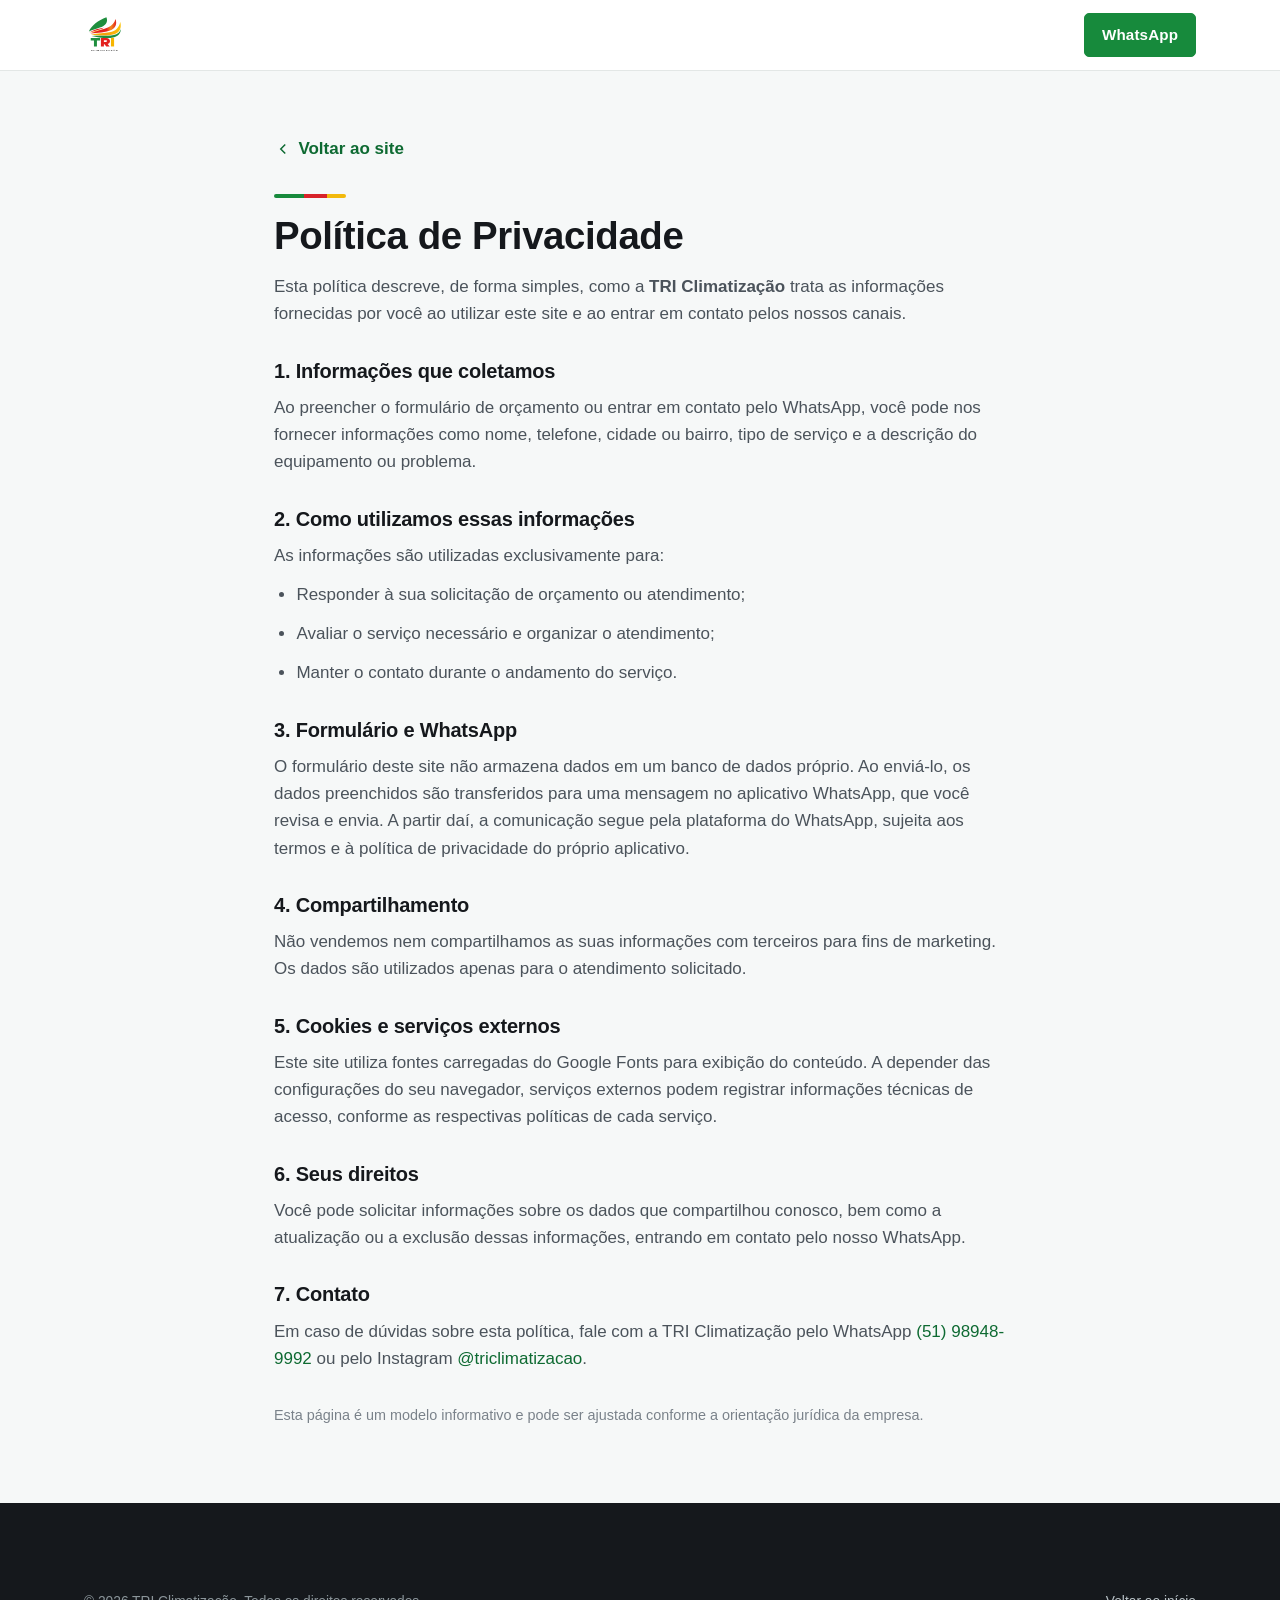
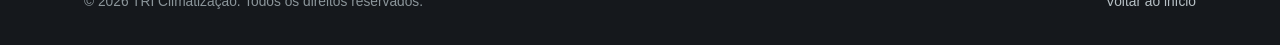
==== commit 7d4e7cc4: "logo" ====
--- a/politica-de-privacidade.html
+++ b/politica-de-privacidade.html
@@ -24,7 +24,7 @@
 <body>
 <header class="header">
   <div class="wrap header__inner">
-    <a class="brand" href="index.html" aria-label="TRI Climatização — início"><img src="assets/logo.svg" alt="TRI Climatização" width="230" height="74"></a>
+    <a class="brand" href="index.html" aria-label="TRI Climatização — início"><img src="assets/logo.svg?v=2" alt="TRI Climatização" width="230" height="74"></a>
     <div class="header__actions">
       <a class="btn btn--wa" href="https://wa.me/5551989489992" target="_blank" rel="noopener">WhatsApp</a>
     </div>
--- a/css/styles.css
+++ b/css/styles.css
@@ -183,10 +183,10 @@
 }
 .mobile-nav[data-open="true"]{transform:translateX(0)}
 .mobile-nav__head{display:flex;align-items:center;justify-content:space-between;margin-bottom:var(--sp-4)}
-.mobile-nav nav{display:flex;flex-direction:column}
+.mobile-nav nav{display:grid;grid-template-columns:minmax(0,1fr);gap:2px;width:100%}
 .mobile-nav nav a{
-  display:flex;align-items:center;justify-content:space-between;min-height:52px;
-  padding:.85rem .5rem;font-family:var(--font-head);font-weight:600;font-size:1.1rem;
+  display:flex;align-items:center;justify-content:space-between;width:100%;min-height:52px;
+  padding:.85rem .65rem;font-family:var(--font-head);font-weight:600;font-size:1.1rem;
   color:var(--ink);border-bottom:1px solid var(--line);border-radius:var(--radius-sm)
 }
 .mobile-nav nav a::after{content:"›";font-size:1.4rem;line-height:1;color:var(--ink-soft)}
